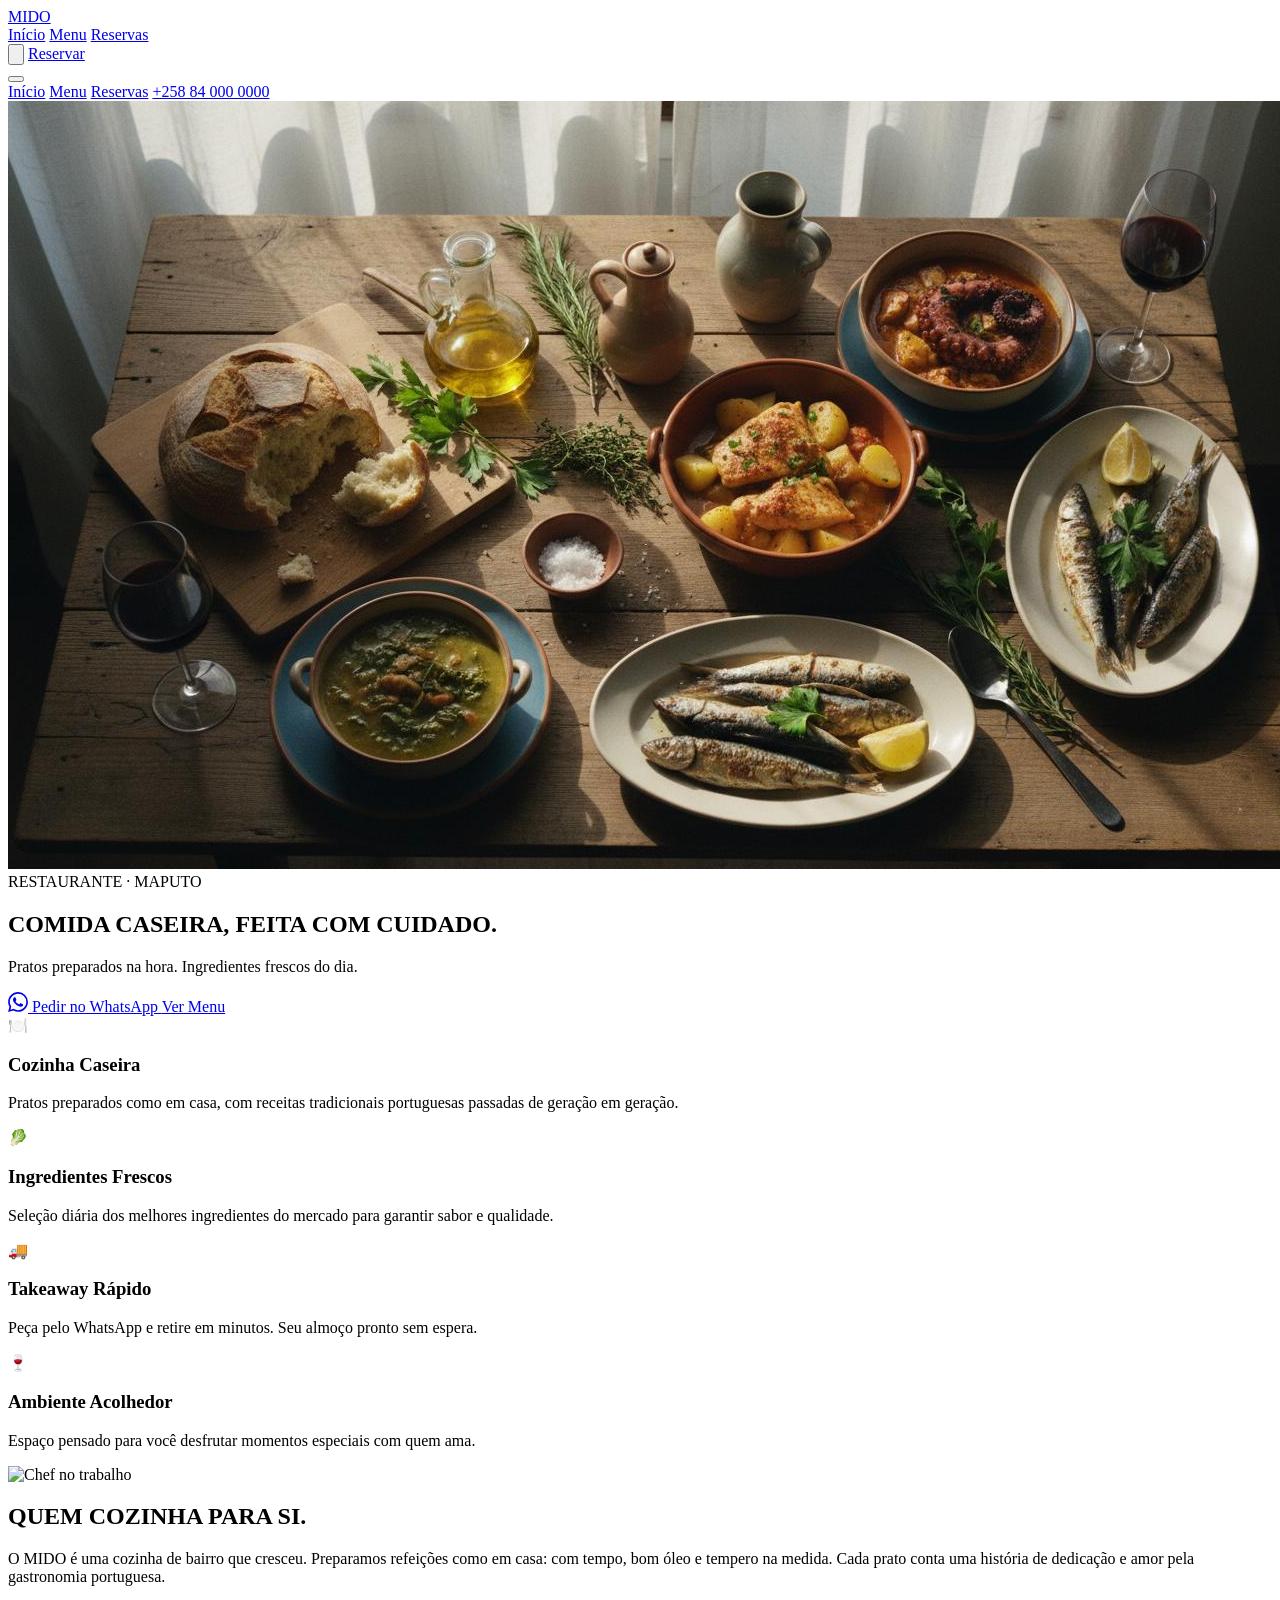
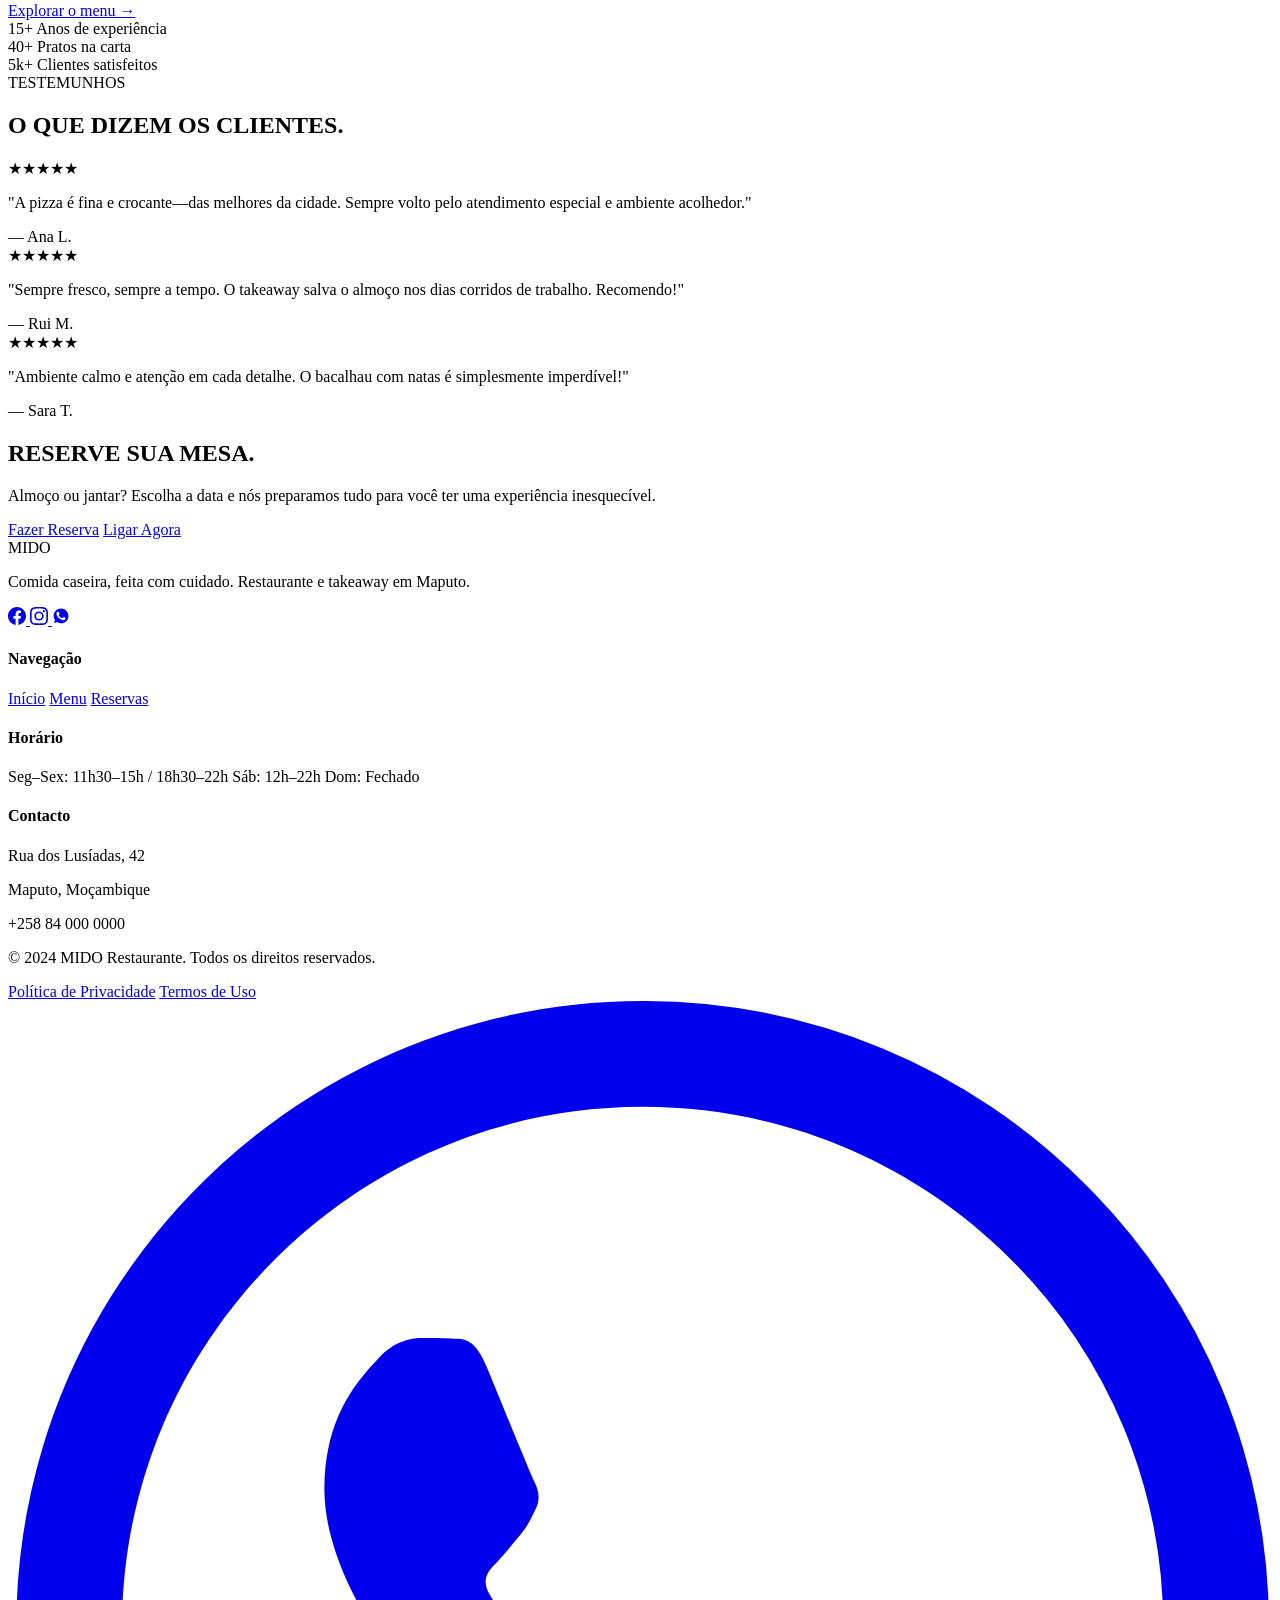
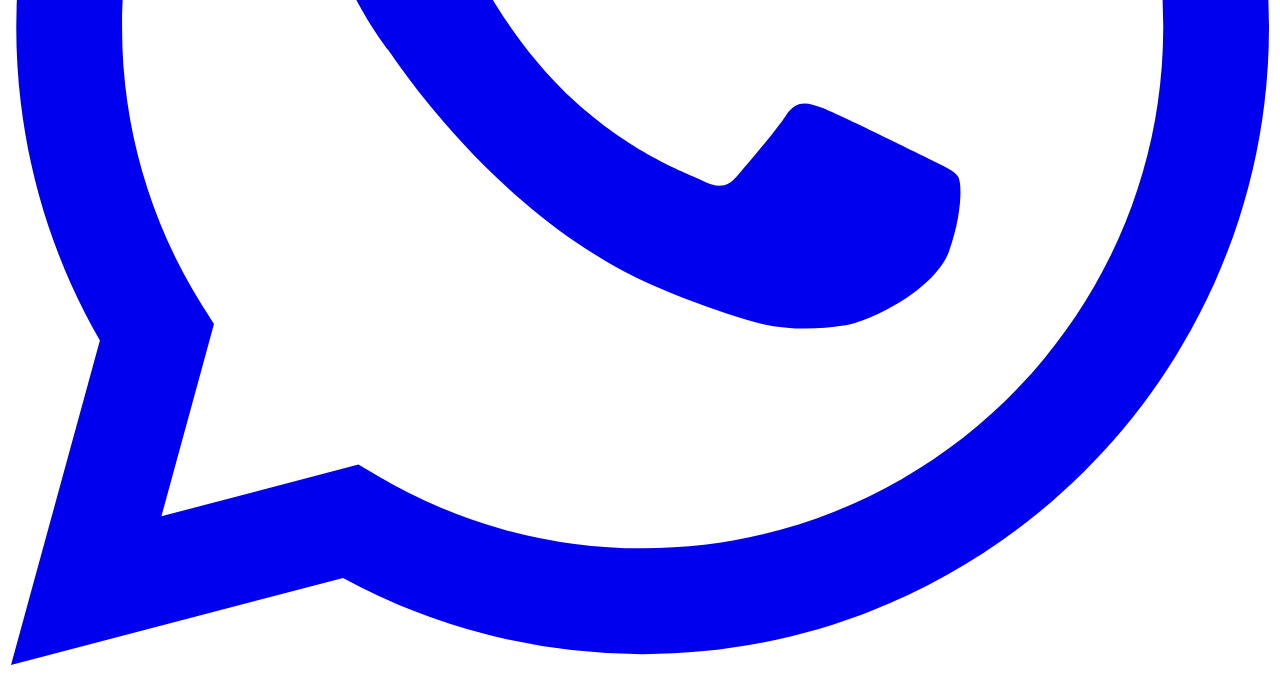
==== index.html @ f47b1174 "Create index.html" ====
<!DOCTYPE html>
<html lang="pt">
<head>
    <meta charset="UTF-8">
    <meta name="viewport" content="width=device-width, initial-scale=1.0">
    <title>MIDO Restaurante & Take Away - Maputo</title>
    <meta name="description" content="MIDO Restaurante & Take Away em Maputo. Comida caseira portuguesa feita com cuidado. Reservas, takeaway e menu completo.">
    
    <!-- Google Fonts -->
    <link rel="preconnect" href="https://fonts.googleapis.com">
    <link rel="preconnect" href="https://fonts.gstatic.com" crossorigin>
    <link href="https://fonts.googleapis.com/css2?family=Inter:wght@400;500;600&family=Montserrat:wght@700;800&family=Space+Mono&display=swap" rel="stylesheet">
    
    <!-- CSS -->
    <link rel="stylesheet" href="css/style.css">
</head>
<body>
    <!-- Grain Overlay -->
    <div class="grain-overlay"></div>
    
    <!-- Navigation -->
    <nav class="nav" id="nav">
        <div class="nav-container">
            <a href="index.html" class="nav-logo">MIDO</a>
            <div class="nav-links">
                <a href="index.html" class="nav-link active">Início</a>
                <a href="menu.html" class="nav-link">Menu</a>
                <a href="reservas.html" class="nav-link">Reservas</a>
            </div>
            <div class="nav-actions">
                <button class="theme-toggle" id="themeToggle" aria-label="Alternar tema">
                    <svg viewBox="0 0 24 24" fill="none" stroke="currentColor" stroke-width="2">
                        <circle cx="12" cy="12" r="5"/>
                        <path d="M12 1v2M12 21v2M4.22 4.22l1.42 1.42M18.36 18.36l1.42 1.42M1 12h2M21 12h2M4.22 19.78l1.42-1.42M18.36 5.64l1.42-1.42"/>
                    </svg>
                </button>
                <a href="reservas.html" class="nav-cta">Reservar</a>
            </div>
            <button class="nav-toggle" id="navToggle" aria-label="Menu">
                <span></span>
                <span></span>
                <span></span>
            </button>
        </div>
    </nav>
    
    <!-- Mobile Menu -->
    <div class="mobile-menu" id="mobileMenu">
        <a href="index.html" class="mobile-link active">Início</a>
        <a href="menu.html" class="mobile-link">Menu</a>
        <a href="reservas.html" class="mobile-link">Reservas</a>
        <a href="tel:+258840000000" class="mobile-phone">+258 84 000 0000</a>
    </div>

    <!-- Hero Section -->
    <section class="hero" id="hero">
        <div class="hero-bg">
            <img src="images/hero-bg.jpg" alt="Mesa de comida portuguesa">
            <div class="hero-overlay"></div>
            <div class="hero-vignette"></div>
        </div>
        <div class="hero-content">
            <span class="hero-label">RESTAURANTE · MAPUTO</span>
            <h1 class="hero-title">
                <span class="word">COMIDA</span>
                <span class="word">CASEIRA,</span>
                <span class="word">FEITA</span>
                <span class="word">COM</span>
                <span class="word">CUIDADO.</span>
            </h1>
            <p class="hero-subtitle">Pratos preparados na hora. Ingredientes frescos do dia.</p>
            <div class="hero-buttons">
                <a href="https://wa.me/258840000000" class="hero-btn hero-btn-primary" target="_blank">
                    <svg width="20" height="20" viewBox="0 0 24 24" fill="currentColor">
                        <path d="M17.472 14.382c-.297-.149-1.758-.867-2.03-.967-.273-.099-.471-.148-.67.15-.197.297-.767.966-.94 1.164-.173.199-.347.223-.644.075-.297-.15-1.255-.463-2.39-1.475-.883-.788-1.48-1.761-1.653-2.059-.173-.297-.018-.458.13-.606.134-.133.298-.347.446-.52.149-.174.198-.298.298-.497.099-.198.05-.371-.025-.52-.075-.149-.669-1.612-.916-2.207-.242-.579-.487-.5-.669-.51-.173-.008-.371-.01-.57-.01-.198 0-.52.074-.792.372-.272.297-1.04 1.016-1.04 2.479 0 1.462 1.065 2.875 1.213 3.074.149.198 2.096 3.2 5.077 4.487.709.306 1.262.489 1.694.625.712.227 1.36.195 1.871.118.571-.085 1.758-.719 2.006-1.413.248-.694.248-1.289.173-1.413-.074-.124-.272-.198-.57-.347m-5.421 7.403h-.004a9.87 9.87 0 01-5.031-1.378l-.361-.214-3.741.982.998-3.648-.235-.374a9.86 9.86 0 01-1.51-5.26c.001-5.45 4.436-9.884 9.888-9.884 2.64 0 5.122 1.03 6.988 2.898a9.825 9.825 0 012.893 6.994c-.003 5.45-4.437 9.884-9.885 9.884m8.413-18.297A11.815 11.815 0 0012.05 0C5.495 0 .16 5.335.157 11.892c0 2.096.547 4.142 1.588 5.945L.057 24l6.305-1.654a11.882 11.882 0 005.683 1.448h.005c6.554 0 11.89-5.335 11.893-11.893a11.821 11.821 0 00-3.48-8.413z"/>
                    </svg>
                    Pedir no WhatsApp
                </a>
                <a href="menu.html" class="hero-btn hero-btn-secondary">Ver Menu</a>
            </div>
        </div>
        <div class="hero-scroll">
            <div class="scroll-indicator"></div>
        </div>
    </section>

    <!-- Features Section -->
    <section class="section features">
        <div class="container">
            <div class="features-grid">
                <div class="feature-card reveal stagger-1">
                    <div class="feature-icon">🍽️</div>
                    <h3 class="feature-title">Cozinha Caseira</h3>
                    <p class="feature-text">Pratos preparados como em casa, com receitas tradicionais portuguesas passadas de geração em geração.</p>
                </div>
                <div class="feature-card reveal stagger-2">
                    <div class="feature-icon">🥬</div>
                    <h3 class="feature-title">Ingredientes Frescos</h3>
                    <p class="feature-text">Seleção diária dos melhores ingredientes do mercado para garantir sabor e qualidade.</p>
                </div>
                <div class="feature-card reveal stagger-3">
                    <div class="feature-icon">🚚</div>
                    <h3 class="feature-title">Takeaway Rápido</h3>
                    <p class="feature-text">Peça pelo WhatsApp e retire em minutos. Seu almoço pronto sem espera.</p>
                </div>
                <div class="feature-card reveal stagger-4">
                    <div class="feature-icon">🍷</div>
                    <h3 class="feature-title">Ambiente Acolhedor</h3>
                    <p class="feature-text">Espaço pensado para você desfrutar momentos especiais com quem ama.</p>
                </div>
            </div>
        </div>
    </section>

    <!-- About Section -->
    <section class="section about" id="sobre">
        <div class="container">
            <div class="about-grid">
                <div class="about-image reveal-left">
                    <img src="images/about-kitchen.jpg" alt="Chef no trabalho">
                </div>
                <div class="about-content reveal-right">
                    <h2 class="about-title">QUEM COZINHA PARA SI.</h2>
                    <p class="about-text">O MIDO é uma cozinha de bairro que cresceu. Preparamos refeições como em casa: com tempo, bom óleo e tempero na medida. Cada prato conta uma história de dedicação e amor pela gastronomia portuguesa.</p>
                    <a href="menu.html" class="about-link">Explorar o menu →</a>
                    <div class="about-stats">
                        <div class="stat">
                            <span class="stat-number">15+</span>
                            <span class="stat-label">Anos de experiência</span>
                        </div>
                        <div class="stat">
                            <span class="stat-number">40+</span>
                            <span class="stat-label">Pratos na carta</span>
                        </div>
                        <div class="stat">
                            <span class="stat-number">5k+</span>
                            <span class="stat-label">Clientes satisfeitos</span>
                        </div>
                    </div>
                </div>
            </div>
        </div>
    </section>

    <!-- Testimonials Section -->
    <section class="section testimonials">
        <div class="container">
            <div class="section-header reveal">
                <span class="section-label">TESTEMUNHOS</span>
                <h2 class="section-title">O QUE DIZEM OS CLIENTES.</h2>
            </div>
            <div class="testimonials-grid">
                <div class="testimonial-card reveal stagger-1">
                    <div class="testimonial-stars">★★★★★</div>
                    <p class="testimonial-text">"A pizza é fina e crocante—das melhores da cidade. Sempre volto pelo atendimento especial e ambiente acolhedor."</p>
                    <span class="testimonial-author">— Ana L.</span>
                </div>
                <div class="testimonial-card reveal stagger-2">
                    <div class="testimonial-stars">★★★★★</div>
                    <p class="testimonial-text">"Sempre fresco, sempre a tempo. O takeaway salva o almoço nos dias corridos de trabalho. Recomendo!"</p>
                    <span class="testimonial-author">— Rui M.</span>
                </div>
                <div class="testimonial-card reveal stagger-3">
                    <div class="testimonial-stars">★★★★★</div>
                    <p class="testimonial-text">"Ambiente calmo e atenção em cada detalhe. O bacalhau com natas é simplesmente imperdível!"</p>
                    <span class="testimonial-author">— Sara T.</span>
                </div>
            </div>
        </div>
    </section>

    <!-- CTA Section -->
    <section class="cta-section">
        <div class="container">
            <h2 class="cta-title reveal">RESERVE SUA MESA.</h2>
            <p class="cta-text reveal">Almoço ou jantar? Escolha a data e nós preparamos tudo para você ter uma experiência inesquecível.</p>
            <div class="cta-buttons reveal">
                <a href="reservas.html" class="cta-btn cta-btn-primary">Fazer Reserva</a>
                <a href="tel:+258840000000" class="cta-btn cta-btn-secondary">Ligar Agora</a>
            </div>
        </div>
    </section>

    <!-- Footer -->
    <footer class="footer">
        <div class="container">
            <div class="footer-grid">
                <div class="footer-brand">
                    <span class="footer-logo">MIDO</span>
                    <p class="footer-tagline">Comida caseira, feita com cuidado. Restaurante e takeaway em Maputo.</p>
                    <div class="footer-social">
                        <a href="#" aria-label="Facebook">
                            <svg width="18" height="18" viewBox="0 0 24 24" fill="currentColor">
                                <path d="M24 12.073c0-6.627-5.373-12-12-12s-12 5.373-12 12c0 5.99 4.388 10.954 10.125 11.854v-8.385H7.078v-3.47h3.047V9.43c0-3.007 1.792-4.669 4.533-4.669 1.312 0 2.686.235 2.686.235v2.953H15.83c-1.491 0-1.956.925-1.956 1.874v2.25h3.328l-.532 3.47h-2.796v8.385C19.612 23.027 24 18.062 24 12.073z"/>
                            </svg>
                        </a>
                        <a href="#" aria-label="Instagram">
                            <svg width="18" height="18" viewBox="0 0 24 24" fill="currentColor">
                                <path d="M12 2.163c3.204 0 3.584.012 4.85.07 3.252.148 4.771 1.691 4.919 4.919.058 1.265.069 1.645.069 4.849 0 3.205-.012 3.584-.069 4.849-.149 3.225-1.664 4.771-4.919 4.919-1.266.058-1.644.07-4.85.07-3.204 0-3.584-.012-4.849-.07-3.26-.149-4.771-1.699-4.919-4.92-.058-1.265-.07-1.644-.07-4.849 0-3.204.013-3.583.07-4.849.149-3.227 1.664-4.771 4.919-4.919 1.266-.057 1.645-.069 4.849-.069zM12 0C8.741 0 8.333.014 7.053.072 2.695.272.273 2.69.073 7.052.014 8.333 0 8.741 0 12c0 3.259.014 3.668.072 4.948.2 4.358 2.618 6.78 6.98 6.98C8.333 23.986 8.741 24 12 24c3.259 0 3.668-.014 4.948-.072 4.354-.2 6.782-2.618 6.979-6.98.059-1.28.073-1.689.073-4.948 0-3.259-.014-3.667-.072-4.947-.196-4.354-2.617-6.78-6.979-6.98C15.668.014 15.259 0 12 0zm0 5.838a6.162 6.162 0 100 12.324 6.162 6.162 0 000-12.324zM12 16a4 4 0 110-8 4 4 0 010 8zm6.406-11.845a1.44 1.44 0 100 2.881 1.44 1.44 0 000-2.881z"/>
                            </svg>
                        </a>
                        <a href="https://wa.me/258840000000" aria-label="WhatsApp">
                            <svg width="18" height="18" viewBox="0 0 24 24" fill="currentColor">
                                <path d="M17.472 14.382c-.297-.149-1.758-.867-2.03-.967-.273-.099-.471-.148-.67.15-.197.297-.767.966-.94 1.164-.173.199-.347.223-.644.075-.297-.15-1.255-.463-2.39-1.475-.883-.788-1.48-1.761-1.653-2.059-.173-.297-.018-.458.13-.606.134-.133.298-.347.446-.52.149-.174.198-.298.298-.497.099-.198.05-.371-.025-.52-.075-.149-.669-1.612-.916-2.207-.242-.579-.487-.5-.669-.51-.173-.008-.371-.01-.57-.01-.198 0-.52.074-.792.372-.272.297-1.04 1.016-1.04 2.479 0 1.462 1.065 2.875 1.213 3.074.149.198 2.096 3.2 5.077 4.487.709.306 1.262.489 1.694.625.712.227 1.36.195 1.871.118.571-.085 1.758-.719 2.006-1.413.248-.694.248-1.289.173-1.413-.074-.124-.272-.198-.57-.347m-5.421 7.403h-.004a9.87 9.87 0 01-5.031-1.378l-.361-.214-3.741.982.998-3.648-.235-.374a9.86 9.86 0 01-1.51-5.26c.001-5.45 4.436-9.884 9.888-9.884 2.64 0 5.122 1.03 6.988 2.898a9.825 9.825 0 012.893 6.994c-.003 5.45-4.437 9.884-9.885 9.884"/>
                            </svg>
                        </a>
                    </div>
                </div>
                <div class="footer-nav">
                    <h4 class="footer-title">Navegação</h4>
                    <div class="footer-links">
                        <a href="index.html">Início</a>
                        <a href="menu.html">Menu</a>
                        <a href="reservas.html">Reservas</a>
                    </div>
                </div>
                <div class="footer-hours">
                    <h4 class="footer-title">Horário</h4>
                    <div class="footer-links">
                        <span>Seg–Sex: 11h30–15h / 18h30–22h</span>
                        <span>Sáb: 12h–22h</span>
                        <span>Dom: Fechado</span>
                    </div>
                </div>
                <div class="footer-contact">
                    <h4 class="footer-title">Contacto</h4>
                    <p>Rua dos Lusíadas, 42</p>
                    <p>Maputo, Moçambique</p>
                    <p>+258 84 000 0000</p>
                </div>
            </div>
            <div class="footer-bottom">
                <p>© 2024 MIDO Restaurante. Todos os direitos reservados.</p>
                <div class="footer-legal">
                    <a href="#">Política de Privacidade</a>
                    <a href="#">Termos de Uso</a>
                </div>
            </div>
        </div>
    </footer>

    <!-- WhatsApp Float -->
    <a href="https://wa.me/258840000000" class="whatsapp-float" target="_blank" rel="noopener" aria-label="WhatsApp">
        <svg viewBox="0 0 24 24" fill="currentColor">
            <path d="M17.472 14.382c-.297-.149-1.758-.867-2.03-.967-.273-.099-.471-.148-.67.15-.197.297-.767.966-.94 1.164-.173.199-.347.223-.644.075-.297-.15-1.255-.463-2.39-1.475-.883-.788-1.48-1.761-1.653-2.059-.173-.297-.018-.458.13-.606.134-.133.298-.347.446-.52.149-.174.198-.298.298-.497.099-.198.05-.371-.025-.52-.075-.149-.669-1.612-.916-2.207-.242-.579-.487-.5-.669-.51-.173-.008-.371-.01-.57-.01-.198 0-.52.074-.792.372-.272.297-1.04 1.016-1.04 2.479 0 1.462 1.065 2.875 1.213 3.074.149.198 2.096 3.2 5.077 4.487.709.306 1.262.489 1.694.625.712.227 1.36.195 1.871.118.571-.085 1.758-.719 2.006-1.413.248-.694.248-1.289.173-1.413-.074-.124-.272-.198-.57-.347m-5.421 7.403h-.004a9.87 9.87 0 01-5.031-1.378l-.361-.214-3.741.982.998-3.648-.235-.374a9.86 9.86 0 01-1.51-5.26c.001-5.45 4.436-9.884 9.888-9.884 2.64 0 5.122 1.03 6.988 2.898a9.825 9.825 0 012.893 6.994c-.003 5.45-4.437 9.884-9.885 9.884m8.413-18.297A11.815 11.815 0 0012.05 0C5.495 0 .16 5.335.157 11.892c0 2.096.547 4.142 1.588 5.945L.057 24l6.305-1.654a11.882 11.882 0 005.683 1.448h.005c6.554 0 11.89-5.335 11.893-11.893a11.821 11.821 0 00-3.48-8.413z"/>
        </svg>
    </a>

    <!-- JavaScript -->
    <script src="js/main.js"></script>
</body>
</html>
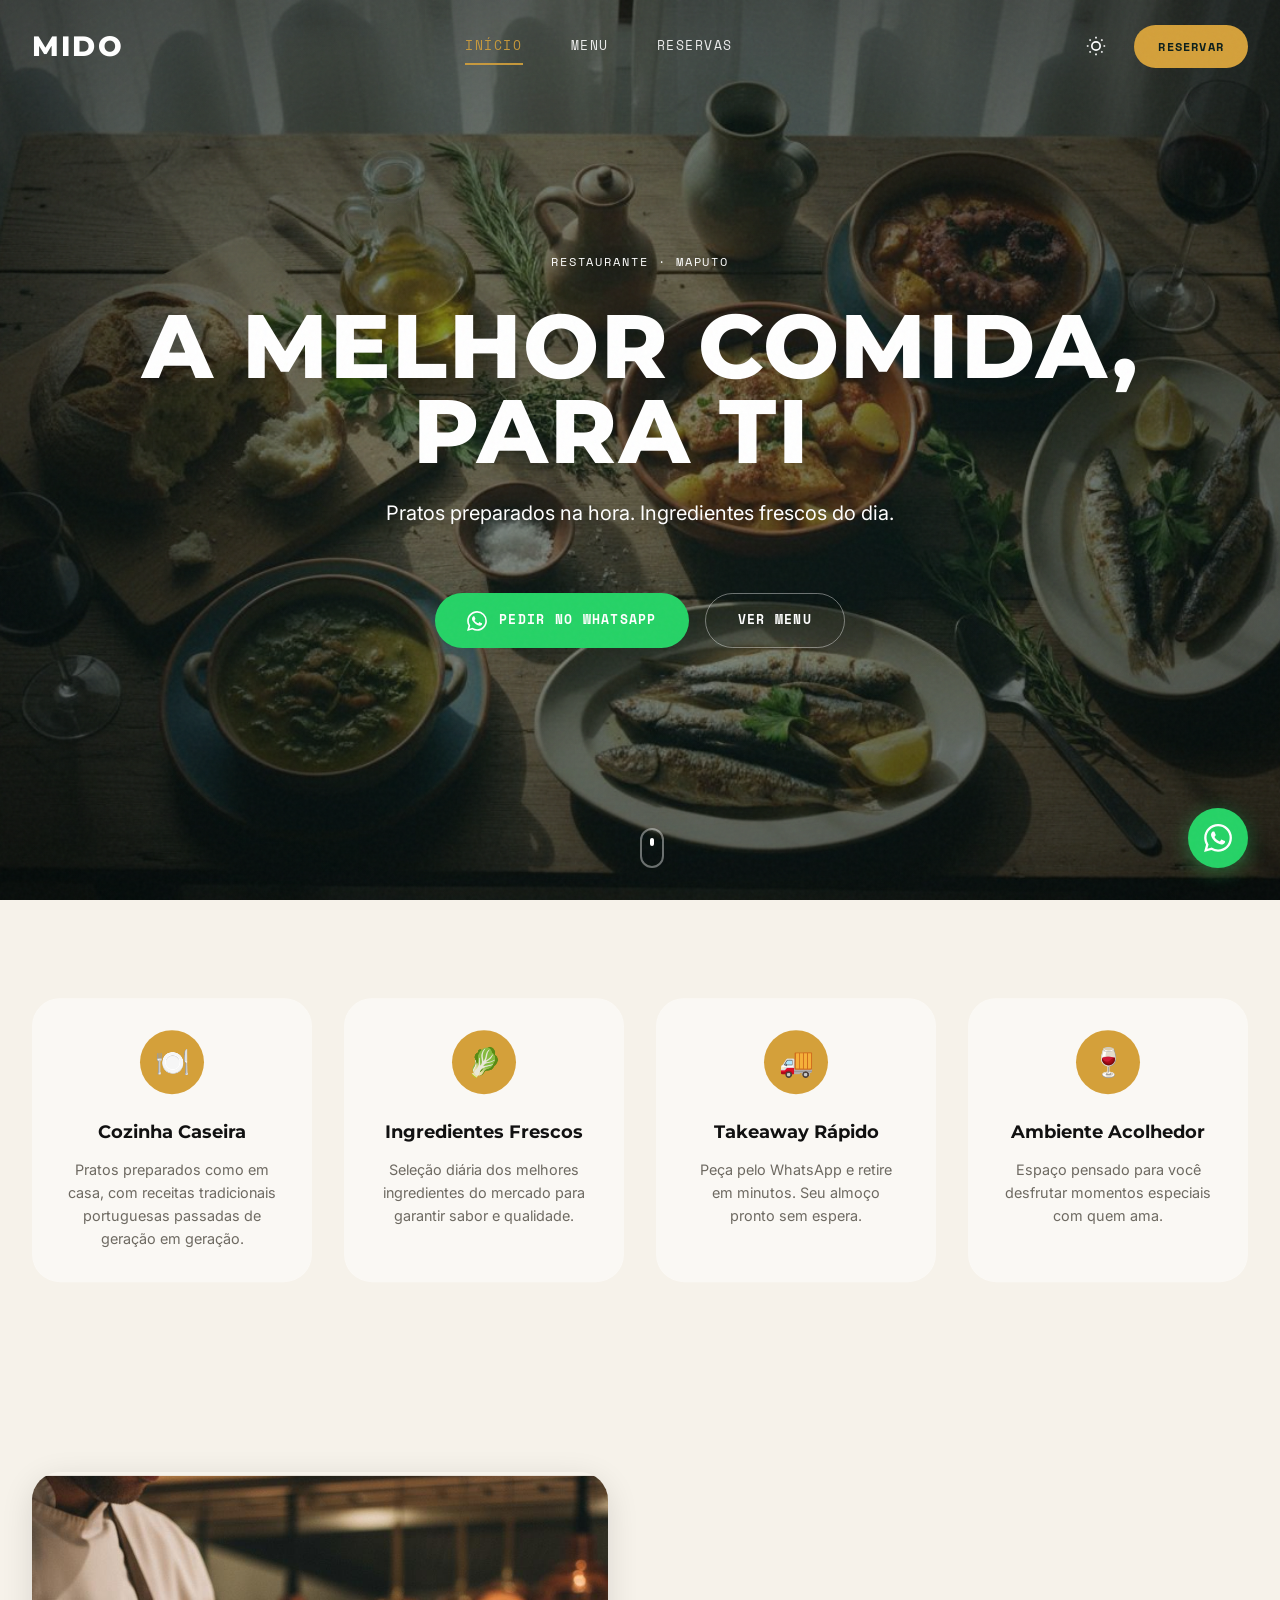
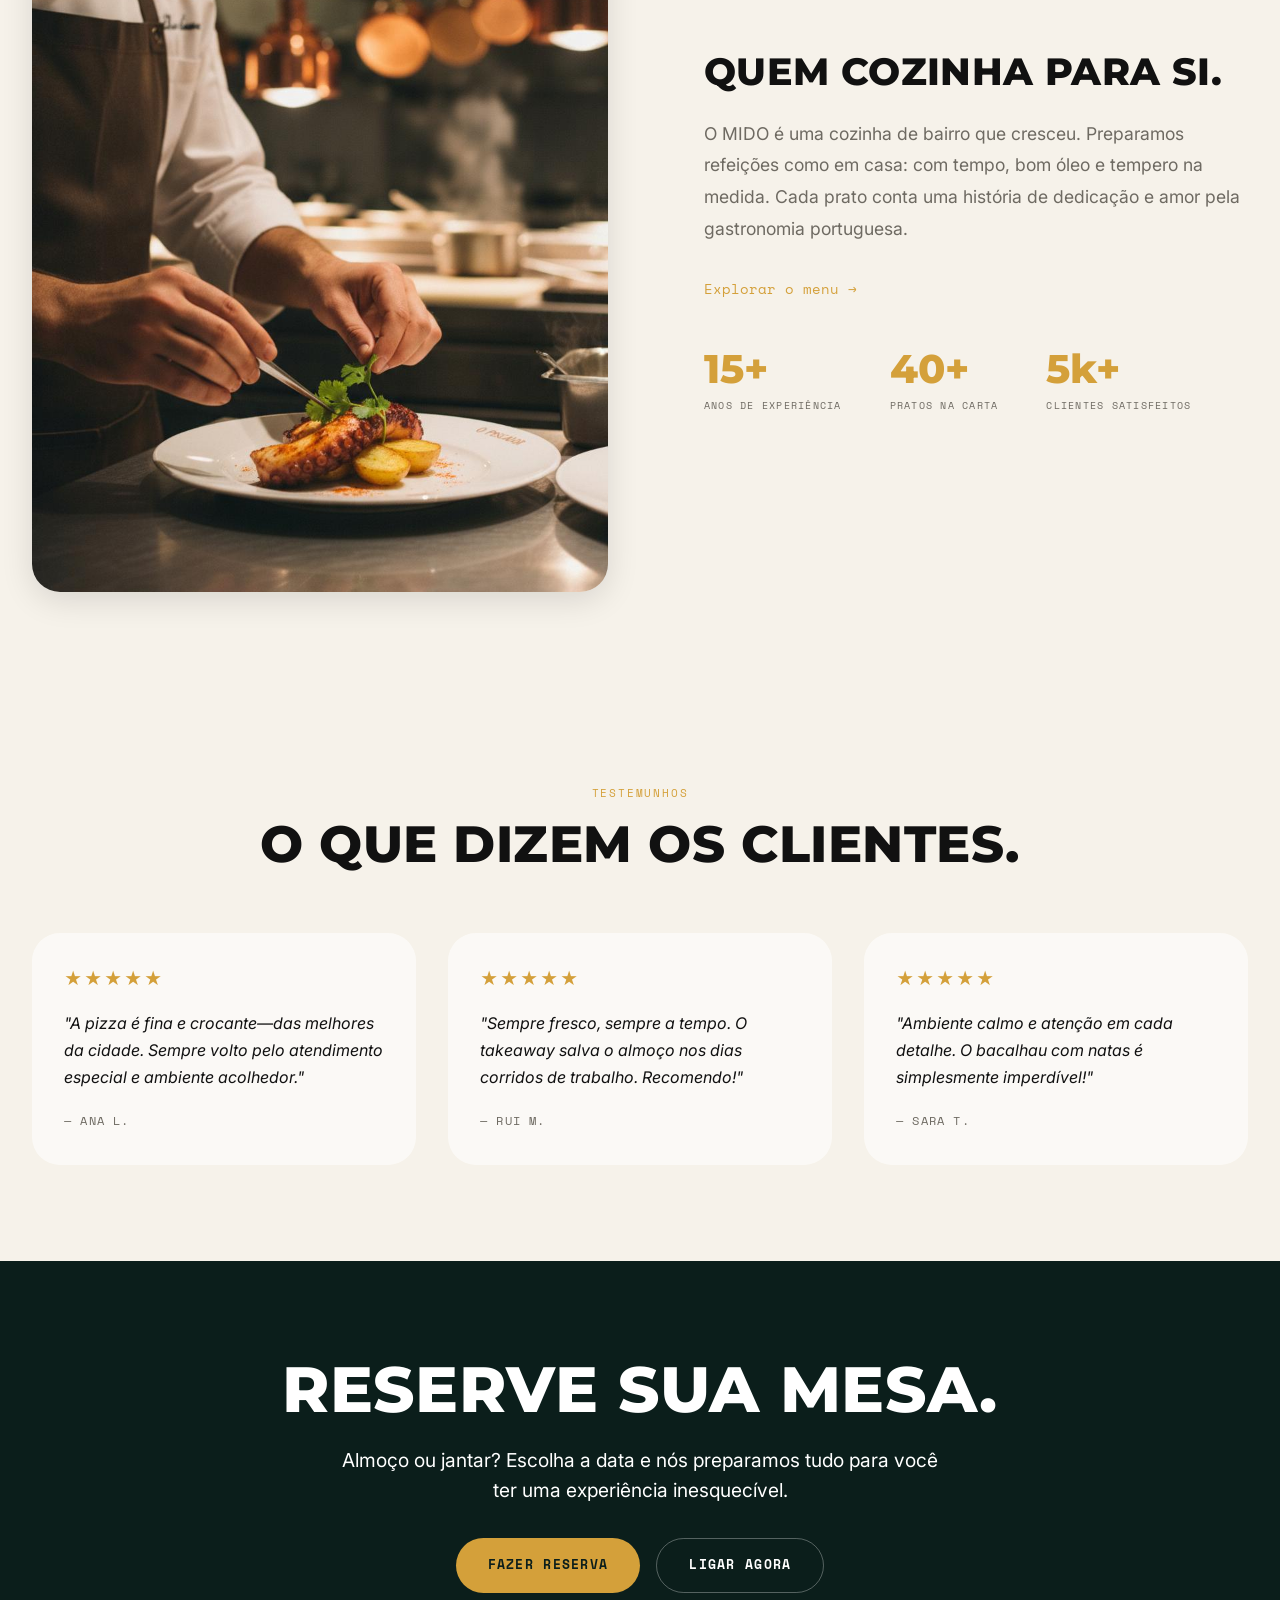
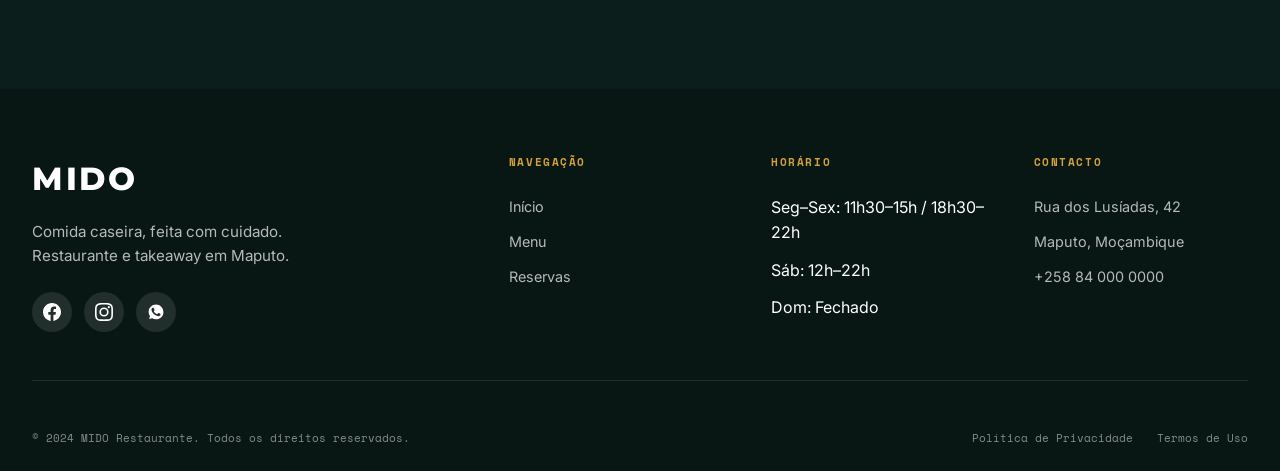
==== commit 3e65e612: "Update index.html" ====
--- a/index.html
+++ b/index.html
@@ -4,7 +4,7 @@
     <meta charset="UTF-8">
     <meta name="viewport" content="width=device-width, initial-scale=1.0">
     <title>MIDO Restaurante & Take Away - Maputo</title>
-    <meta name="description" content="MIDO Restaurante & Take Away em Maputo. Comida caseira portuguesa feita com cuidado. Reservas, takeaway e menu completo.">
+    <meta name="description" content="MIDO Restaurante & Take Away em Maputo. Comida feita com cuidado. Reservas, takeaway e menu completo.">
     
     <!-- Google Fonts -->
     <link rel="preconnect" href="https://fonts.googleapis.com">
@@ -49,7 +49,7 @@
         <a href="index.html" class="mobile-link active">Início</a>
         <a href="menu.html" class="mobile-link">Menu</a>
         <a href="reservas.html" class="mobile-link">Reservas</a>
-        <a href="tel:+258840000000" class="mobile-phone">+258 84 000 0000</a>
+        <a href="tel:+258 87 922 8812" class="mobile-phone">+258 87 922 8812</a>
     </div>
 
     <!-- Hero Section -->
@@ -62,11 +62,11 @@
         <div class="hero-content">
             <span class="hero-label">RESTAURANTE · MAPUTO</span>
             <h1 class="hero-title">
-                <span class="word">COMIDA</span>
-                <span class="word">CASEIRA,</span>
-                <span class="word">FEITA</span>
-                <span class="word">COM</span>
-                <span class="word">CUIDADO.</span>
+                <span class="word">A MELHOR</span>
+                <span class="word">COMIDA,</span>
+                <span class="word">PARA TI</span>
+                <span class="word"></span>
+                <span class="word"></span>
             </h1>
             <p class="hero-subtitle">Pratos preparados na hora. Ingredientes frescos do dia.</p>
             <div class="hero-buttons">
--- a/css/style.css
+++ b/css/style.css
@@ -0,0 +1,1221 @@
+/* ============================================
+   MIDO Restaurante v2 - Multi-Page Stylesheet
+   Design System: Editorial, warm, cinematic
+   ============================================ */
+
+/* CSS Variables */
+:root {
+    /* Colors */
+    --bg-primary: #F6F2EA;
+    --bg-secondary: #0B1E1B;
+    --bg-dark: #081614;
+    --accent: #D4A03A;
+    --accent-light: #E5B54A;
+    --text-primary: #111111;
+    --text-secondary: #6E6A62;
+    --text-light: #FFFFFF;
+    --text-muted: rgba(255,255,255,0.7);
+    --whatsapp: #25D366;
+    --danger: #E74C3C;
+    --success: #27AE60;
+    --warning: #F39C12;
+    
+    /* Category Colors */
+    --cat-pizza: #E74C3C;
+    --cat-carne: #8B4513;
+    --cat-peixe: #3498DB;
+    --cat-salada: #27AE60;
+    --cat-sobremesa: #9B59B6;
+    --cat-entrada: #F39C12;
+    
+    /* Spacing */
+    --space-xs: 8px;
+    --space-sm: 12px;
+    --space-md: 16px;
+    --space-lg: 24px;
+    --space-xl: 32px;
+    --space-2xl: 48px;
+    --space-3xl: 64px;
+    --space-4xl: 96px;
+    
+    /* Typography */
+    --font-heading: 'Montserrat', sans-serif;
+    --font-body: 'Inter', sans-serif;
+    --font-mono: 'Space Mono', monospace;
+    
+    /* Border Radius */
+    --radius-sm: 8px;
+    --radius-md: 12px;
+    --radius-lg: 20px;
+    --radius-xl: 28px;
+    --radius-full: 999px;
+    
+    /* Shadows */
+    --shadow-sm: 0 2px 8px rgba(0,0,0,0.06);
+    --shadow-md: 0 4px 16px rgba(0,0,0,0.1);
+    --shadow-lg: 0 8px 32px rgba(0,0,0,0.12);
+    --shadow-xl: 0 16px 48px rgba(0,0,0,0.15);
+    --shadow-glow: 0 0 24px rgba(212, 160, 58, 0.3);
+    
+    /* Transitions */
+    --transition-fast: 0.15s ease;
+    --transition-base: 0.3s ease;
+    --transition-slow: 0.5s ease;
+    --transition-bounce: 0.4s cubic-bezier(0.68, -0.55, 0.265, 1.55);
+}
+
+/* Dark Mode Variables */
+[data-theme="dark"] {
+    --bg-primary: #0F1A17;
+    --bg-secondary: #1A2E2A;
+    --text-primary: #F5F1E6;
+    --text-secondary: #A8A39A;
+}
+
+/* Reset & Base */
+*, *::before, *::after {
+    margin: 0;
+    padding: 0;
+    box-sizing: border-box;
+}
+
+html {
+    scroll-behavior: smooth;
+    font-size: 16px;
+}
+
+body {
+    font-family: var(--font-body);
+    font-weight: 400;
+    line-height: 1.6;
+    color: var(--text-primary);
+    background-color: var(--bg-primary);
+    overflow-x: hidden;
+    transition: background-color var(--transition-base), color var(--transition-base);
+}
+
+img {
+    max-width: 100%;
+    height: auto;
+    display: block;
+}
+
+a {
+    text-decoration: none;
+    color: inherit;
+    transition: var(--transition-base);
+}
+
+button {
+    font-family: inherit;
+    cursor: pointer;
+    border: none;
+    background: none;
+}
+
+input, select, textarea {
+    font-family: inherit;
+    font-size: inherit;
+}
+
+/* Scrollbar Styling */
+::-webkit-scrollbar {
+    width: 8px;
+}
+
+::-webkit-scrollbar-track {
+    background: var(--bg-primary);
+}
+
+::-webkit-scrollbar-thumb {
+    background: var(--accent);
+    border-radius: var(--radius-full);
+}
+
+::-webkit-scrollbar-thumb:hover {
+    background: var(--accent-light);
+}
+
+/* Selection */
+::selection {
+    background: var(--accent);
+    color: var(--bg-secondary);
+}
+
+/* Grain Overlay */
+.grain-overlay {
+    position: fixed;
+    top: 0;
+    left: 0;
+    width: 100%;
+    height: 100%;
+    pointer-events: none;
+    z-index: 9999;
+    opacity: 0.035;
+    background-image: url("data:image/svg+xml,%3Csvg viewBox='0 0 256 256' xmlns='http://www.w3.org/2000/svg'%3E%3Cfilter id='noise'%3E%3CfeTurbulence type='fractalNoise' baseFrequency='0.85' numOctaves='4' stitchTiles='stitch'/%3E%3C/filter%3E%3Crect width='100%25' height='100%25' filter='url(%23noise)'/%3E%3C/svg%3E");
+}
+
+/* ============================================
+   NAVIGATION
+   ============================================ */
+.nav {
+    position: fixed;
+    top: 0;
+    left: 0;
+    width: 100%;
+    z-index: 1000;
+    padding: var(--space-lg) 0;
+    transition: var(--transition-base);
+}
+
+.nav.scrolled {
+    background: rgba(246, 242, 234, 0.95);
+    backdrop-filter: blur(20px) saturate(180%);
+    box-shadow: var(--shadow-sm);
+    padding: var(--space-md) 0;
+}
+
+[data-theme="dark"] .nav.scrolled {
+    background: rgba(15, 26, 23, 0.95);
+}
+
+.nav-container {
+    max-width: 1400px;
+    margin: 0 auto;
+    padding: 0 var(--space-xl);
+    display: flex;
+    align-items: center;
+    justify-content: space-between;
+}
+
+.nav-logo {
+    font-family: var(--font-heading);
+    font-size: 1.75rem;
+    font-weight: 800;
+    letter-spacing: 0.08em;
+    color: var(--text-light);
+    transition: var(--transition-base);
+}
+
+.nav.scrolled .nav-logo,
+.nav.dark .nav-logo {
+    color: var(--text-primary);
+}
+
+.nav-links {
+    display: flex;
+    align-items: center;
+    gap: var(--space-2xl);
+}
+
+.nav-link {
+    font-family: var(--font-mono);
+    font-size: 0.8rem;
+    text-transform: uppercase;
+    letter-spacing: 0.12em;
+    color: var(--text-light);
+    opacity: 0.9;
+    position: relative;
+    padding: var(--space-xs) 0;
+}
+
+.nav.scrolled .nav-link,
+.nav.dark .nav-link {
+    color: var(--text-primary);
+}
+
+.nav-link::after {
+    content: '';
+    position: absolute;
+    bottom: 0;
+    left: 0;
+    width: 0;
+    height: 2px;
+    background: var(--accent);
+    transition: var(--transition-base);
+}
+
+.nav-link:hover::after,
+.nav-link.active::after {
+    width: 100%;
+}
+
+.nav-link.active {
+    color: var(--accent);
+}
+
+.nav-actions {
+    display: flex;
+    align-items: center;
+    gap: var(--space-md);
+}
+
+.nav-cta {
+    font-family: var(--font-mono);
+    font-size: 0.75rem;
+    text-transform: uppercase;
+    letter-spacing: 0.1em;
+    padding: var(--space-sm) var(--space-lg);
+    background: var(--accent);
+    color: var(--bg-secondary);
+    border-radius: var(--radius-full);
+    font-weight: 600;
+    transition: var(--transition-base);
+}
+
+.nav-cta:hover {
+    transform: translateY(-2px);
+    box-shadow: var(--shadow-md);
+}
+
+/* Theme Toggle */
+.theme-toggle {
+    width: 44px;
+    height: 44px;
+    border-radius: var(--radius-full);
+    display: flex;
+    align-items: center;
+    justify-content: center;
+    color: var(--text-light);
+    transition: var(--transition-base);
+}
+
+.nav.scrolled .theme-toggle,
+.nav.dark .theme-toggle {
+    color: var(--text-primary);
+}
+
+.theme-toggle:hover {
+    background: rgba(212, 160, 58, 0.15);
+    color: var(--accent);
+}
+
+.theme-toggle svg {
+    width: 20px;
+    height: 20px;
+}
+
+/* Cart Button */
+.cart-btn {
+    position: relative;
+    width: 44px;
+    height: 44px;
+    border-radius: var(--radius-full);
+    display: flex;
+    align-items: center;
+    justify-content: center;
+    color: var(--text-light);
+    transition: var(--transition-base);
+}
+
+.nav.scrolled .cart-btn,
+.nav.dark .cart-btn {
+    color: var(--text-primary);
+}
+
+.cart-btn:hover {
+    background: rgba(212, 160, 58, 0.15);
+    color: var(--accent);
+}
+
+.cart-btn svg {
+    width: 22px;
+    height: 22px;
+}
+
+.cart-count {
+    position: absolute;
+    top: 2px;
+    right: 2px;
+    width: 18px;
+    height: 18px;
+    background: var(--accent);
+    color: var(--bg-secondary);
+    font-family: var(--font-mono);
+    font-size: 0.65rem;
+    font-weight: 700;
+    border-radius: var(--radius-full);
+    display: flex;
+    align-items: center;
+    justify-content: center;
+}
+
+/* Mobile Toggle */
+.nav-toggle {
+    display: none;
+    flex-direction: column;
+    gap: 5px;
+    padding: var(--space-sm);
+    width: 44px;
+    height: 44px;
+    border-radius: var(--radius-full);
+    align-items: center;
+    justify-content: center;
+}
+
+.nav-toggle span {
+    display: block;
+    width: 22px;
+    height: 2px;
+    background: var(--text-light);
+    transition: var(--transition-base);
+}
+
+.nav.scrolled .nav-toggle span,
+.nav.dark .nav-toggle span {
+    background: var(--text-primary);
+}
+
+.nav-toggle.active span:nth-child(1) {
+    transform: rotate(45deg) translate(5px, 5px);
+}
+
+.nav-toggle.active span:nth-child(2) {
+    opacity: 0;
+}
+
+.nav-toggle.active span:nth-child(3) {
+    transform: rotate(-45deg) translate(5px, -5px);
+}
+
+/* Mobile Menu */
+.mobile-menu {
+    position: fixed;
+    top: 0;
+    left: 0;
+    width: 100%;
+    height: 100vh;
+    background: var(--bg-primary);
+    z-index: 999;
+    display: flex;
+    flex-direction: column;
+    align-items: center;
+    justify-content: center;
+    gap: var(--space-xl);
+    opacity: 0;
+    visibility: hidden;
+    transition: var(--transition-base);
+}
+
+.mobile-menu.active {
+    opacity: 1;
+    visibility: visible;
+}
+
+.mobile-link {
+    font-family: var(--font-heading);
+    font-size: 2rem;
+    font-weight: 700;
+    text-transform: uppercase;
+    color: var(--text-primary);
+}
+
+.mobile-link.active {
+    color: var(--accent);
+}
+
+/* ============================================
+   HERO SECTION
+   ============================================ */
+.hero {
+    position: relative;
+    width: 100%;
+    height: 100vh;
+    min-height: 700px;
+    display: flex;
+    align-items: center;
+    justify-content: center;
+    overflow: hidden;
+}
+
+.hero-bg {
+    position: absolute;
+    top: 0;
+    left: 0;
+    width: 100%;
+    height: 100%;
+    z-index: 1;
+}
+
+.hero-bg img {
+    width: 100%;
+    height: 100%;
+    object-fit: cover;
+    animation: heroZoom 1.5s ease forwards;
+}
+
+@keyframes heroZoom {
+    from { transform: scale(1.1); }
+    to { transform: scale(1); }
+}
+
+.hero-overlay {
+    position: absolute;
+    top: 0;
+    left: 0;
+    width: 100%;
+    height: 100%;
+    background: rgba(11, 30, 27, 0.5);
+}
+
+.hero-vignette {
+    position: absolute;
+    top: 0;
+    left: 0;
+    width: 100%;
+    height: 100%;
+    background: radial-gradient(ellipse at center, transparent 30%, rgba(0,0,0,0.5) 100%);
+    pointer-events: none;
+}
+
+.hero-content {
+    position: relative;
+    z-index: 2;
+    text-align: center;
+    color: var(--text-light);
+    max-width: 1100px;
+    padding: 0 var(--space-xl);
+    width: 100%;
+}
+
+.hero-label {
+    display: block;
+    font-family: var(--font-mono);
+    font-size: 0.75rem;
+    letter-spacing: 0.16em;
+    text-transform: uppercase;
+    margin-bottom: var(--space-xl);
+    opacity: 0;
+    animation: fadeInUp 0.8s ease 0.3s forwards;
+}
+
+.hero-title {
+    font-family: var(--font-heading);
+    font-size: clamp(2.5rem, 7vw, 6rem);
+    font-weight: 800;
+    line-height: 0.95;
+    letter-spacing: 0.02em;
+    text-transform: uppercase;
+    margin-bottom: var(--space-lg);
+}
+
+.hero-title .word {
+    display: inline-block;
+    opacity: 0;
+    transform: translateY(30px);
+    animation: fadeInUp 0.9s ease forwards;
+}
+
+.hero-title .word:nth-child(1) { animation-delay: 0.4s; }
+.hero-title .word:nth-child(2) { animation-delay: 0.48s; }
+.hero-title .word:nth-child(3) { animation-delay: 0.56s; }
+.hero-title .word:nth-child(4) { animation-delay: 0.64s; }
+.hero-title .word:nth-child(5) { animation-delay: 0.72s; }
+
+@keyframes fadeInUp {
+    to {
+        opacity: 1;
+        transform: translateY(0);
+    }
+}
+
+.hero-subtitle {
+    font-size: 1.25rem;
+    opacity: 0.9;
+    margin-bottom: var(--space-3xl);
+    opacity: 0;
+    animation: fadeInUp 0.8s ease 0.9s forwards;
+}
+
+.hero-buttons {
+    display: flex;
+    gap: var(--space-md);
+    justify-content: center;
+    opacity: 0;
+    animation: fadeInUp 0.8s ease 1s forwards;
+}
+
+.hero-btn {
+    display: inline-flex;
+    align-items: center;
+    gap: var(--space-sm);
+    padding: var(--space-md) var(--space-xl);
+    border-radius: var(--radius-full);
+    font-family: var(--font-mono);
+    font-size: 0.8rem;
+    text-transform: uppercase;
+    letter-spacing: 0.1em;
+    font-weight: 600;
+    transition: var(--transition-base);
+}
+
+.hero-btn-primary {
+    background: var(--whatsapp);
+    color: var(--text-light);
+}
+
+.hero-btn-primary:hover {
+    transform: translateY(-3px);
+    box-shadow: 0 8px 24px rgba(37, 211, 102, 0.4);
+}
+
+.hero-btn-secondary {
+    border: 1px solid rgba(255,255,255,0.4);
+    color: var(--text-light);
+}
+
+.hero-btn-secondary:hover {
+    background: var(--text-light);
+    color: var(--bg-secondary);
+    border-color: var(--text-light);
+}
+
+.hero-scroll {
+    position: absolute;
+    bottom: var(--space-xl);
+    left: 50%;
+    transform: translateX(-50%);
+    z-index: 2;
+    opacity: 0;
+    animation: fadeInUp 0.8s ease 1.2s forwards;
+}
+
+.scroll-indicator {
+    width: 24px;
+    height: 40px;
+    border: 2px solid rgba(255,255,255,0.4);
+    border-radius: var(--radius-full);
+    position: relative;
+}
+
+.scroll-indicator::before {
+    content: '';
+    position: absolute;
+    top: 8px;
+    left: 50%;
+    transform: translateX(-50%);
+    width: 4px;
+    height: 8px;
+    background: var(--text-light);
+    border-radius: var(--radius-full);
+    animation: scrollBounce 1.5s infinite;
+}
+
+@keyframes scrollBounce {
+    0%, 100% { transform: translateX(-50%) translateY(0); opacity: 1; }
+    50% { transform: translateX(-50%) translateY(8px); opacity: 0.5; }
+}
+
+/* ============================================
+   SECTIONS COMMON
+   ============================================ */
+.section {
+    position: relative;
+    padding: var(--space-4xl) 0;
+}
+
+.section-header {
+    text-align: center;
+    margin-bottom: var(--space-3xl);
+}
+
+.section-label {
+    display: block;
+    font-family: var(--font-mono);
+    font-size: 0.7rem;
+    letter-spacing: 0.16em;
+    text-transform: uppercase;
+    color: var(--accent);
+    margin-bottom: var(--space-md);
+}
+
+.section-title {
+    font-family: var(--font-heading);
+    font-size: clamp(2rem, 4vw, 3.5rem);
+    font-weight: 800;
+    line-height: 1;
+    letter-spacing: 0.01em;
+    text-transform: uppercase;
+    color: var(--text-primary);
+}
+
+.container {
+    max-width: 1400px;
+    margin: 0 auto;
+    padding: 0 var(--space-xl);
+}
+
+/* ============================================
+   FEATURES SECTION
+   ============================================ */
+.features {
+    background: var(--bg-primary);
+}
+
+.features-grid {
+    display: grid;
+    grid-template-columns: repeat(4, 1fr);
+    gap: var(--space-xl);
+}
+
+.feature-card {
+    text-align: center;
+    padding: var(--space-xl);
+    background: rgba(255,255,255,0.5);
+    border-radius: var(--radius-xl);
+    transition: var(--transition-base);
+}
+
+.feature-card:hover {
+    transform: translateY(-8px);
+    box-shadow: var(--shadow-lg);
+}
+
+.feature-icon {
+    width: 64px;
+    height: 64px;
+    margin: 0 auto var(--space-lg);
+    background: var(--accent);
+    border-radius: var(--radius-full);
+    display: flex;
+    align-items: center;
+    justify-content: center;
+    font-size: 1.75rem;
+}
+
+.feature-title {
+    font-family: var(--font-heading);
+    font-size: 1.1rem;
+    font-weight: 700;
+    margin-bottom: var(--space-sm);
+    color: var(--text-primary);
+}
+
+.feature-text {
+    font-size: 0.9rem;
+    color: var(--text-secondary);
+    line-height: 1.6;
+}
+
+/* ============================================
+   ABOUT SECTION
+   ============================================ */
+.about {
+    background: var(--bg-primary);
+}
+
+.about-grid {
+    display: grid;
+    grid-template-columns: 1fr 1fr;
+    gap: var(--space-3xl);
+    align-items: center;
+}
+
+.about-image {
+    position: relative;
+    border-radius: var(--radius-xl);
+    overflow: hidden;
+    box-shadow: var(--shadow-lg);
+}
+
+.about-image img {
+    width: 100%;
+    height: auto;
+    aspect-ratio: 4/5;
+    object-fit: cover;
+}
+
+.about-content {
+    padding-left: var(--space-xl);
+}
+
+.about-title {
+    font-family: var(--font-heading);
+    font-size: clamp(1.75rem, 3vw, 2.5rem);
+    font-weight: 800;
+    line-height: 1.1;
+    letter-spacing: 0.01em;
+    text-transform: uppercase;
+    margin-bottom: var(--space-lg);
+    color: var(--text-primary);
+}
+
+.about-text {
+    font-size: 1.1rem;
+    color: var(--text-secondary);
+    margin-bottom: var(--space-xl);
+    line-height: 1.8;
+}
+
+.about-link {
+    font-family: var(--font-mono);
+    font-size: 0.875rem;
+    color: var(--accent);
+    display: inline-flex;
+    align-items: center;
+    gap: var(--space-sm);
+    margin-bottom: var(--space-2xl);
+    transition: var(--transition-base);
+}
+
+.about-link:hover {
+    gap: var(--space-md);
+}
+
+.about-stats {
+    display: flex;
+    gap: var(--space-2xl);
+}
+
+.stat {
+    text-align: left;
+}
+
+.stat-number {
+    display: block;
+    font-family: var(--font-heading);
+    font-size: 2.5rem;
+    font-weight: 800;
+    color: var(--accent);
+    line-height: 1;
+}
+
+.stat-label {
+    display: block;
+    font-family: var(--font-mono);
+    font-size: 0.65rem;
+    letter-spacing: 0.12em;
+    text-transform: uppercase;
+    color: var(--text-secondary);
+    margin-top: var(--space-xs);
+}
+
+/* ============================================
+   TESTIMONIALS SECTION
+   ============================================ */
+.testimonials {
+    background: var(--bg-primary);
+}
+
+.testimonials-grid {
+    display: grid;
+    grid-template-columns: repeat(3, 1fr);
+    gap: var(--space-xl);
+}
+
+.testimonial-card {
+    background: rgba(255,255,255,0.6);
+    border-radius: var(--radius-xl);
+    padding: var(--space-xl);
+    transition: var(--transition-base);
+}
+
+.testimonial-card:hover {
+    transform: translateY(-4px);
+    box-shadow: var(--shadow-md);
+}
+
+.testimonial-stars {
+    color: var(--accent);
+    font-size: 1.1rem;
+    margin-bottom: var(--space-md);
+    letter-spacing: 2px;
+}
+
+.testimonial-text {
+    font-size: 1rem;
+    color: var(--text-primary);
+    line-height: 1.7;
+    margin-bottom: var(--space-md);
+    font-style: italic;
+}
+
+.testimonial-author {
+    font-family: var(--font-mono);
+    font-size: 0.75rem;
+    letter-spacing: 0.1em;
+    text-transform: uppercase;
+    color: var(--text-secondary);
+}
+
+/* ============================================
+   CTA SECTION
+   ============================================ */
+.cta-section {
+    background: var(--bg-secondary);
+    color: var(--text-light);
+    padding: var(--space-4xl) 0;
+    text-align: center;
+}
+
+.cta-title {
+    font-family: var(--font-heading);
+    font-size: clamp(2rem, 5vw, 4rem);
+    font-weight: 800;
+    line-height: 1;
+    letter-spacing: 0.01em;
+    text-transform: uppercase;
+    margin-bottom: var(--space-lg);
+}
+
+.cta-text {
+    font-size: 1.2rem;
+    opacity: 0.8;
+    margin-bottom: var(--space-xl);
+    max-width: 600px;
+    margin-left: auto;
+    margin-right: auto;
+}
+
+.cta-buttons {
+    display: flex;
+    gap: var(--space-md);
+    justify-content: center;
+}
+
+.cta-btn {
+    display: inline-flex;
+    align-items: center;
+    gap: var(--space-sm);
+    padding: var(--space-md) var(--space-xl);
+    border-radius: var(--radius-full);
+    font-family: var(--font-mono);
+    font-size: 0.8rem;
+    text-transform: uppercase;
+    letter-spacing: 0.1em;
+    font-weight: 600;
+    transition: var(--transition-base);
+}
+
+.cta-btn-primary {
+    background: var(--accent);
+    color: var(--bg-secondary);
+}
+
+.cta-btn-primary:hover {
+    transform: translateY(-3px);
+    box-shadow: var(--shadow-glow);
+}
+
+.cta-btn-secondary {
+    border: 1px solid rgba(255,255,255,0.3);
+    color: var(--text-light);
+}
+
+.cta-btn-secondary:hover {
+    background: var(--text-light);
+    color: var(--bg-secondary);
+}
+
+/* ============================================
+   FOOTER
+   ============================================ */
+.footer {
+    background: var(--bg-dark);
+    color: var(--text-light);
+    padding: var(--space-3xl) 0 var(--space-lg);
+}
+
+.footer-grid {
+    display: grid;
+    grid-template-columns: 2fr 1fr 1fr 1fr;
+    gap: var(--space-2xl);
+    margin-bottom: var(--space-2xl);
+    padding-bottom: var(--space-2xl);
+    border-bottom: 1px solid rgba(255,255,255,0.1);
+}
+
+.footer-brand {
+    max-width: 300px;
+}
+
+.footer-logo {
+    font-family: var(--font-heading);
+    font-size: 2rem;
+    font-weight: 800;
+    letter-spacing: 0.08em;
+    display: block;
+    margin-bottom: var(--space-md);
+}
+
+.footer-tagline {
+    font-size: 0.95rem;
+    opacity: 0.7;
+    line-height: 1.6;
+    margin-bottom: var(--space-lg);
+}
+
+.footer-social {
+    display: flex;
+    gap: var(--space-sm);
+}
+
+.footer-social a {
+    width: 40px;
+    height: 40px;
+    border-radius: var(--radius-full);
+    background: rgba(255,255,255,0.1);
+    display: flex;
+    align-items: center;
+    justify-content: center;
+    transition: var(--transition-base);
+}
+
+.footer-social a:hover {
+    background: var(--accent);
+    color: var(--bg-secondary);
+}
+
+.footer-title {
+    font-family: var(--font-mono);
+    font-size: 0.7rem;
+    letter-spacing: 0.14em;
+    text-transform: uppercase;
+    color: var(--accent);
+    margin-bottom: var(--space-lg);
+}
+
+.footer-links {
+    display: flex;
+    flex-direction: column;
+    gap: var(--space-sm);
+}
+
+.footer-links a {
+    font-size: 0.9rem;
+    opacity: 0.7;
+    transition: var(--transition-base);
+}
+
+.footer-links a:hover {
+    opacity: 1;
+    color: var(--accent);
+}
+
+.footer-contact p {
+    font-size: 0.9rem;
+    opacity: 0.7;
+    margin-bottom: var(--space-sm);
+}
+
+.footer-bottom {
+    display: flex;
+    justify-content: space-between;
+    align-items: center;
+    font-family: var(--font-mono);
+    font-size: 0.7rem;
+    opacity: 0.5;
+}
+
+.footer-legal {
+    display: flex;
+    gap: var(--space-lg);
+}
+
+.footer-legal a:hover {
+    opacity: 1;
+    color: var(--accent);
+}
+
+/* ============================================
+   WHATSAPP FLOAT
+   ============================================ */
+.whatsapp-float {
+    position: fixed;
+    bottom: var(--space-xl);
+    right: var(--space-xl);
+    width: 60px;
+    height: 60px;
+    background: var(--whatsapp);
+    color: var(--text-light);
+    border-radius: 50%;
+    display: flex;
+    align-items: center;
+    justify-content: center;
+    box-shadow: 0 4px 20px rgba(37, 211, 102, 0.4);
+    z-index: 1000;
+    transition: var(--transition-base);
+    animation: whatsappPulse 2s infinite;
+}
+
+.whatsapp-float svg {
+    width: 28px;
+    height: 28px;
+}
+
+.whatsapp-float:hover {
+    transform: scale(1.1) translateY(-4px);
+    box-shadow: 0 8px 28px rgba(37, 211, 102, 0.5);
+    animation: none;
+}
+
+@keyframes whatsappPulse {
+    0%, 100% { box-shadow: 0 4px 20px rgba(37, 211, 102, 0.4); }
+    50% { box-shadow: 0 4px 28px rgba(37, 211, 102, 0.6); }
+}
+
+/* ============================================
+   ANIMATIONS
+   ============================================ */
+.reveal {
+    opacity: 0;
+    transform: translateY(40px);
+    transition: opacity 0.8s ease, transform 0.8s ease;
+}
+
+.reveal.active {
+    opacity: 1;
+    transform: translateY(0);
+}
+
+.reveal-left {
+    opacity: 0;
+    transform: translateX(-60px);
+    transition: opacity 0.8s ease, transform 0.8s ease;
+}
+
+.reveal-left.active {
+    opacity: 1;
+    transform: translateX(0);
+}
+
+.reveal-right {
+    opacity: 0;
+    transform: translateX(60px);
+    transition: opacity 0.8s ease, transform 0.8s ease;
+}
+
+.reveal-right.active {
+    opacity: 1;
+    transform: translateX(0);
+}
+
+/* Stagger delays */
+.stagger-1 { transition-delay: 0.1s; }
+.stagger-2 { transition-delay: 0.2s; }
+.stagger-3 { transition-delay: 0.3s; }
+.stagger-4 { transition-delay: 0.4s; }
+
+/* ============================================
+   RESPONSIVE
+   ============================================ */
+@media (max-width: 1024px) {
+    .nav-links {
+        display: none;
+    }
+    
+    .nav-toggle {
+        display: flex;
+    }
+    
+    .features-grid {
+        grid-template-columns: repeat(2, 1fr);
+    }
+    
+    .about-grid {
+        grid-template-columns: 1fr;
+        gap: var(--space-2xl);
+    }
+    
+    .about-content {
+        padding-left: 0;
+        text-align: center;
+    }
+    
+    .about-stats {
+        justify-content: center;
+    }
+    
+    .testimonials-grid {
+        grid-template-columns: 1fr;
+    }
+    
+    .footer-grid {
+        grid-template-columns: 1fr 1fr;
+    }
+}
+
+@media (max-width: 768px) {
+    .hero-buttons {
+        flex-direction: column;
+        align-items: center;
+    }
+    
+    .hero-btn {
+        width: 100%;
+        max-width: 280px;
+        justify-content: center;
+    }
+    
+    .features-grid {
+        grid-template-columns: 1fr;
+    }
+    
+    .about-stats {
+        flex-direction: column;
+        gap: var(--space-lg);
+    }
+    
+    .stat {
+        text-align: center;
+    }
+    
+    .cta-buttons {
+        flex-direction: column;
+        align-items: center;
+    }
+    
+    .cta-btn {
+        width: 100%;
+        max-width: 280px;
+        justify-content: center;
+    }
+    
+    .footer-grid {
+        grid-template-columns: 1fr;
+        text-align: center;
+    }
+    
+    .footer-brand {
+        max-width: 100%;
+    }
+    
+    .footer-social {
+        justify-content: center;
+    }
+    
+    .footer-bottom {
+        flex-direction: column;
+        gap: var(--space-md);
+        text-align: center;
+    }
+    
+    .whatsapp-float {
+        width: 50px;
+        height: 50px;
+        bottom: var(--space-md);
+        right: var(--space-md);
+    }
+    
+    .whatsapp-float svg {
+        width: 24px;
+        height: 24px;
+    }
+}
+
+@media (max-width: 480px) {
+    :root {
+        --space-xl: 20px;
+        --space-2xl: 32px;
+        --space-3xl: 48px;
+        --space-4xl: 64px;
+    }
+    
+    .nav-container {
+        padding: 0 var(--space-md);
+    }
+    
+    .container {
+        padding: 0 var(--space-md);
+    }
+}
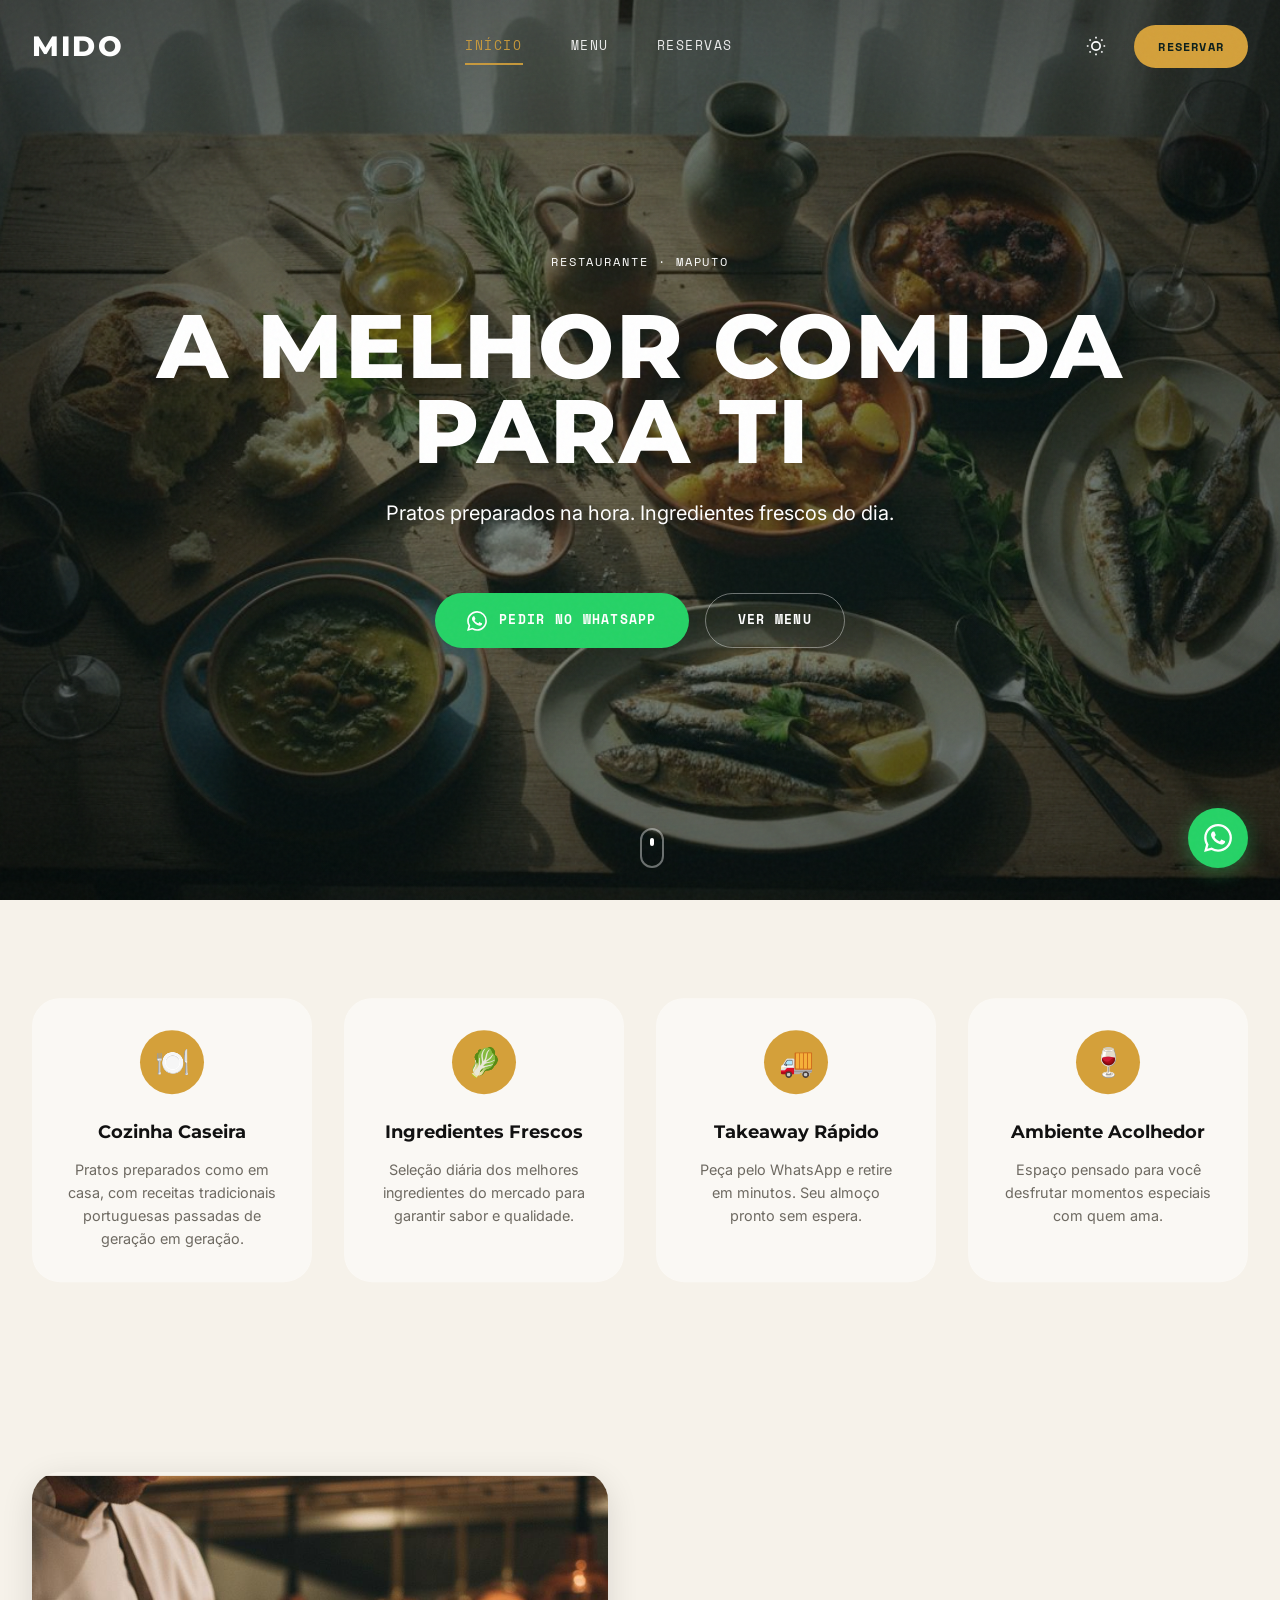
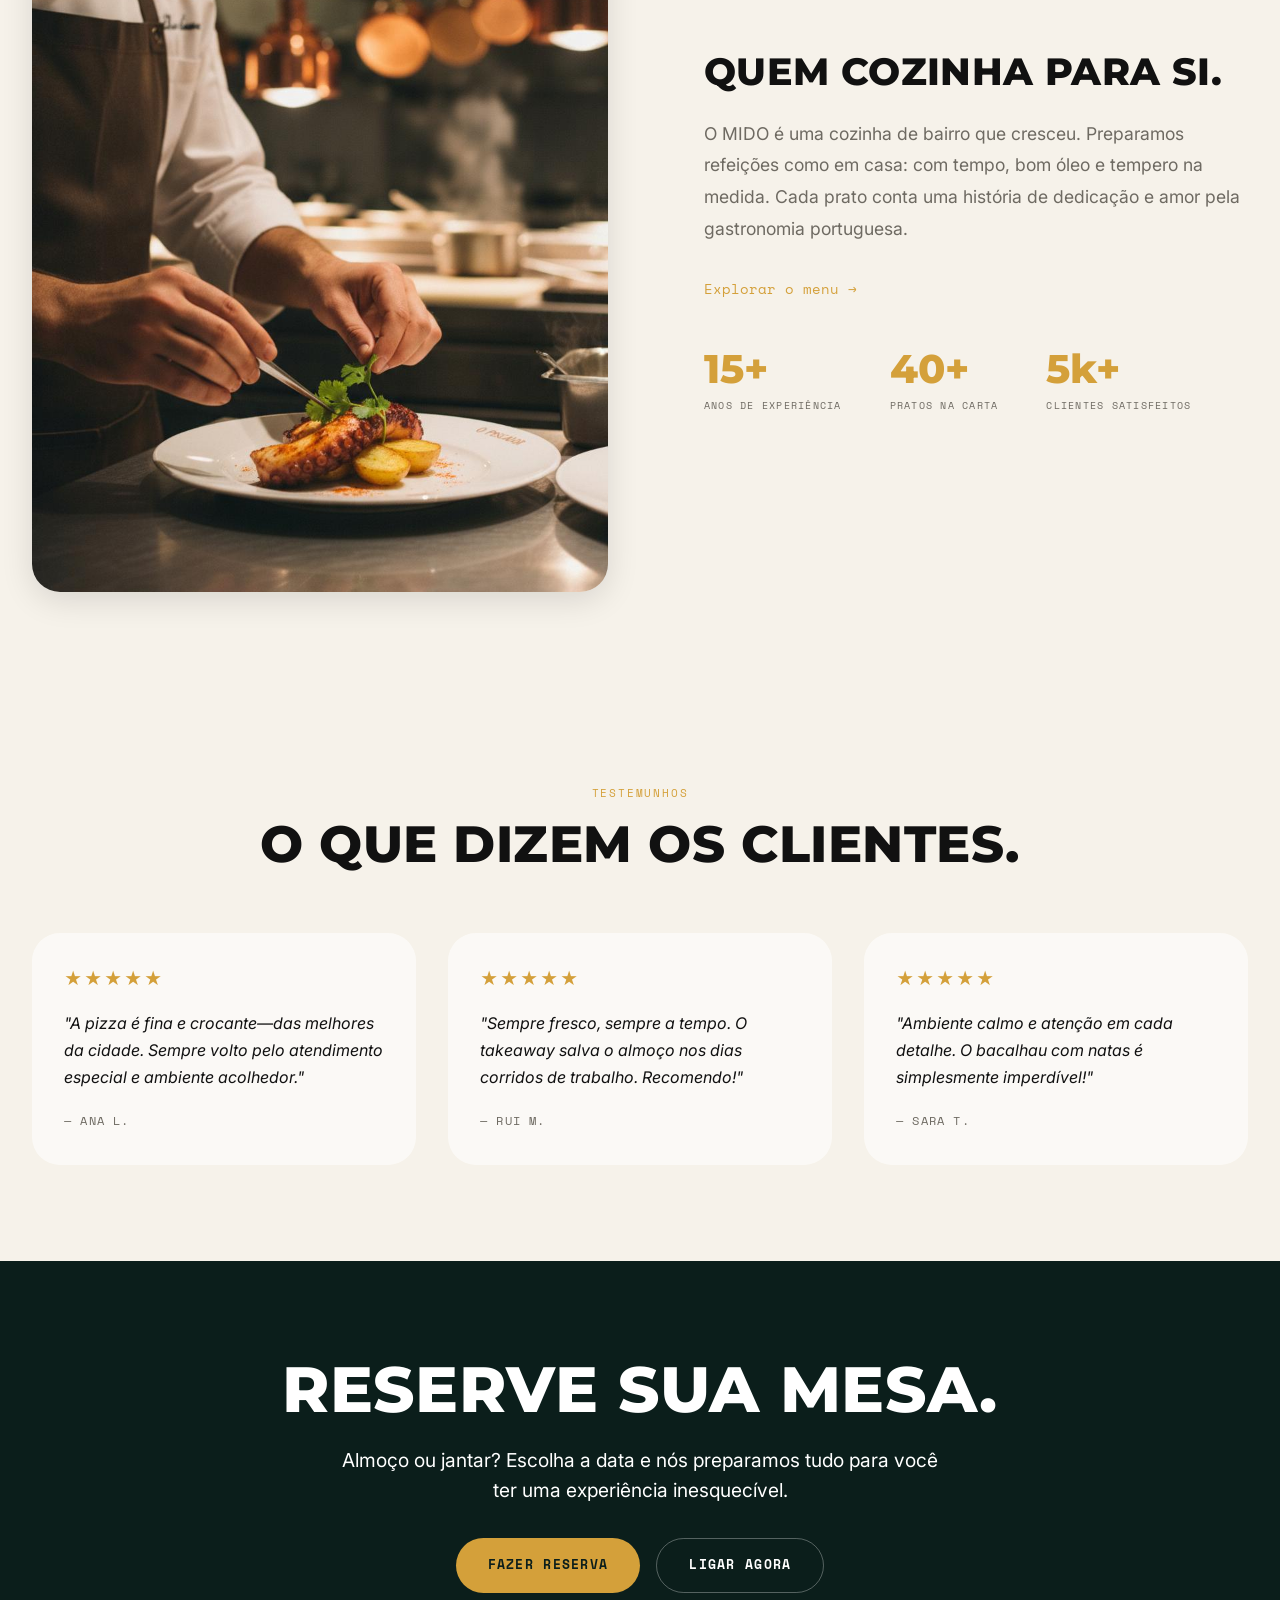
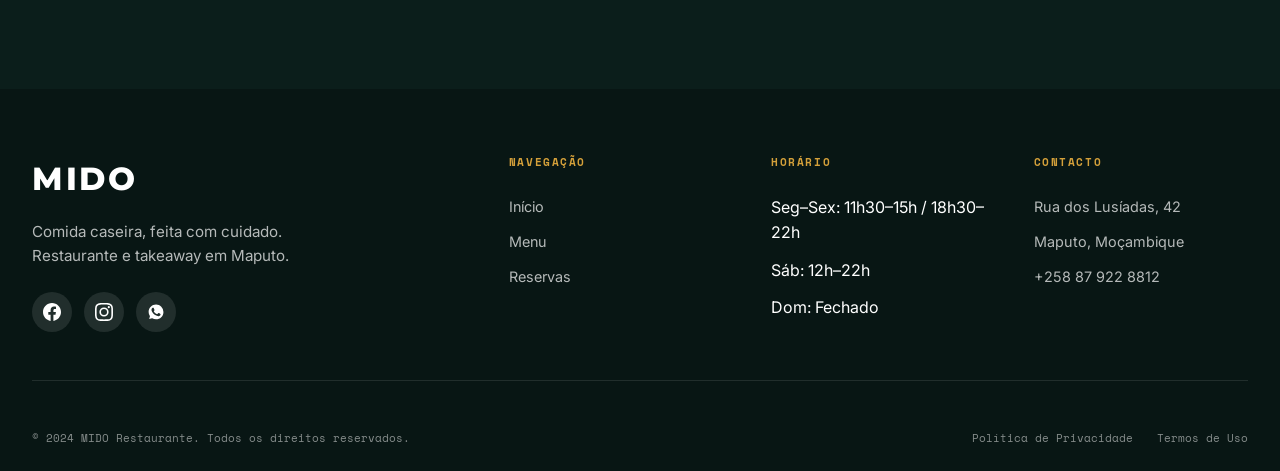
==== commit 96eaf8e1: "Update index.html" ====
--- a/index.html
+++ b/index.html
@@ -63,14 +63,14 @@
             <span class="hero-label">RESTAURANTE · MAPUTO</span>
             <h1 class="hero-title">
                 <span class="word">A MELHOR</span>
-                <span class="word">COMIDA,</span>
+                <span class="word">COMIDA</span>
                 <span class="word">PARA TI</span>
                 <span class="word"></span>
                 <span class="word"></span>
             </h1>
             <p class="hero-subtitle">Pratos preparados na hora. Ingredientes frescos do dia.</p>
             <div class="hero-buttons">
-                <a href="https://wa.me/258840000000" class="hero-btn hero-btn-primary" target="_blank">
+                <a href="https://wa.me/+258879228812" class="hero-btn hero-btn-primary" target="_blank">
                     <svg width="20" height="20" viewBox="0 0 24 24" fill="currentColor">
                         <path d="M17.472 14.382c-.297-.149-1.758-.867-2.03-.967-.273-.099-.471-.148-.67.15-.197.297-.767.966-.94 1.164-.173.199-.347.223-.644.075-.297-.15-1.255-.463-2.39-1.475-.883-.788-1.48-1.761-1.653-2.059-.173-.297-.018-.458.13-.606.134-.133.298-.347.446-.52.149-.174.198-.298.298-.497.099-.198.05-.371-.025-.52-.075-.149-.669-1.612-.916-2.207-.242-.579-.487-.5-.669-.51-.173-.008-.371-.01-.57-.01-.198 0-.52.074-.792.372-.272.297-1.04 1.016-1.04 2.479 0 1.462 1.065 2.875 1.213 3.074.149.198 2.096 3.2 5.077 4.487.709.306 1.262.489 1.694.625.712.227 1.36.195 1.871.118.571-.085 1.758-.719 2.006-1.413.248-.694.248-1.289.173-1.413-.074-.124-.272-.198-.57-.347m-5.421 7.403h-.004a9.87 9.87 0 01-5.031-1.378l-.361-.214-3.741.982.998-3.648-.235-.374a9.86 9.86 0 01-1.51-5.26c.001-5.45 4.436-9.884 9.888-9.884 2.64 0 5.122 1.03 6.988 2.898a9.825 9.825 0 012.893 6.994c-.003 5.45-4.437 9.884-9.885 9.884m8.413-18.297A11.815 11.815 0 0012.05 0C5.495 0 .16 5.335.157 11.892c0 2.096.547 4.142 1.588 5.945L.057 24l6.305-1.654a11.882 11.882 0 005.683 1.448h.005c6.554 0 11.89-5.335 11.893-11.893a11.821 11.821 0 00-3.48-8.413z"/>
                     </svg>
@@ -176,7 +176,7 @@
             <p class="cta-text reveal">Almoço ou jantar? Escolha a data e nós preparamos tudo para você ter uma experiência inesquecível.</p>
             <div class="cta-buttons reveal">
                 <a href="reservas.html" class="cta-btn cta-btn-primary">Fazer Reserva</a>
-                <a href="tel:+258840000000" class="cta-btn cta-btn-secondary">Ligar Agora</a>
+                <a href="tel:+258 87 922 8812" class="cta-btn cta-btn-secondary">Ligar Agora</a>
             </div>
         </div>
     </section>
@@ -226,7 +226,7 @@
                     <h4 class="footer-title">Contacto</h4>
                     <p>Rua dos Lusíadas, 42</p>
                     <p>Maputo, Moçambique</p>
-                    <p>+258 84 000 0000</p>
+                    <p>+258 87 922 8812</p>
                 </div>
             </div>
             <div class="footer-bottom">
@@ -240,7 +240,7 @@
     </footer>
 
     <!-- WhatsApp Float -->
-    <a href="https://wa.me/258840000000" class="whatsapp-float" target="_blank" rel="noopener" aria-label="WhatsApp">
+    <a href="https://wa.me/+258879228812" class="whatsapp-float" target="_blank" rel="noopener" aria-label="WhatsApp">
         <svg viewBox="0 0 24 24" fill="currentColor">
             <path d="M17.472 14.382c-.297-.149-1.758-.867-2.03-.967-.273-.099-.471-.148-.67.15-.197.297-.767.966-.94 1.164-.173.199-.347.223-.644.075-.297-.15-1.255-.463-2.39-1.475-.883-.788-1.48-1.761-1.653-2.059-.173-.297-.018-.458.13-.606.134-.133.298-.347.446-.52.149-.174.198-.298.298-.497.099-.198.05-.371-.025-.52-.075-.149-.669-1.612-.916-2.207-.242-.579-.487-.5-.669-.51-.173-.008-.371-.01-.57-.01-.198 0-.52.074-.792.372-.272.297-1.04 1.016-1.04 2.479 0 1.462 1.065 2.875 1.213 3.074.149.198 2.096 3.2 5.077 4.487.709.306 1.262.489 1.694.625.712.227 1.36.195 1.871.118.571-.085 1.758-.719 2.006-1.413.248-.694.248-1.289.173-1.413-.074-.124-.272-.198-.57-.347m-5.421 7.403h-.004a9.87 9.87 0 01-5.031-1.378l-.361-.214-3.741.982.998-3.648-.235-.374a9.86 9.86 0 01-1.51-5.26c.001-5.45 4.436-9.884 9.888-9.884 2.64 0 5.122 1.03 6.988 2.898a9.825 9.825 0 012.893 6.994c-.003 5.45-4.437 9.884-9.885 9.884m8.413-18.297A11.815 11.815 0 0012.05 0C5.495 0 .16 5.335.157 11.892c0 2.096.547 4.142 1.588 5.945L.057 24l6.305-1.654a11.882 11.882 0 005.683 1.448h.005c6.554 0 11.89-5.335 11.893-11.893a11.821 11.821 0 00-3.48-8.413z"/>
         </svg>
